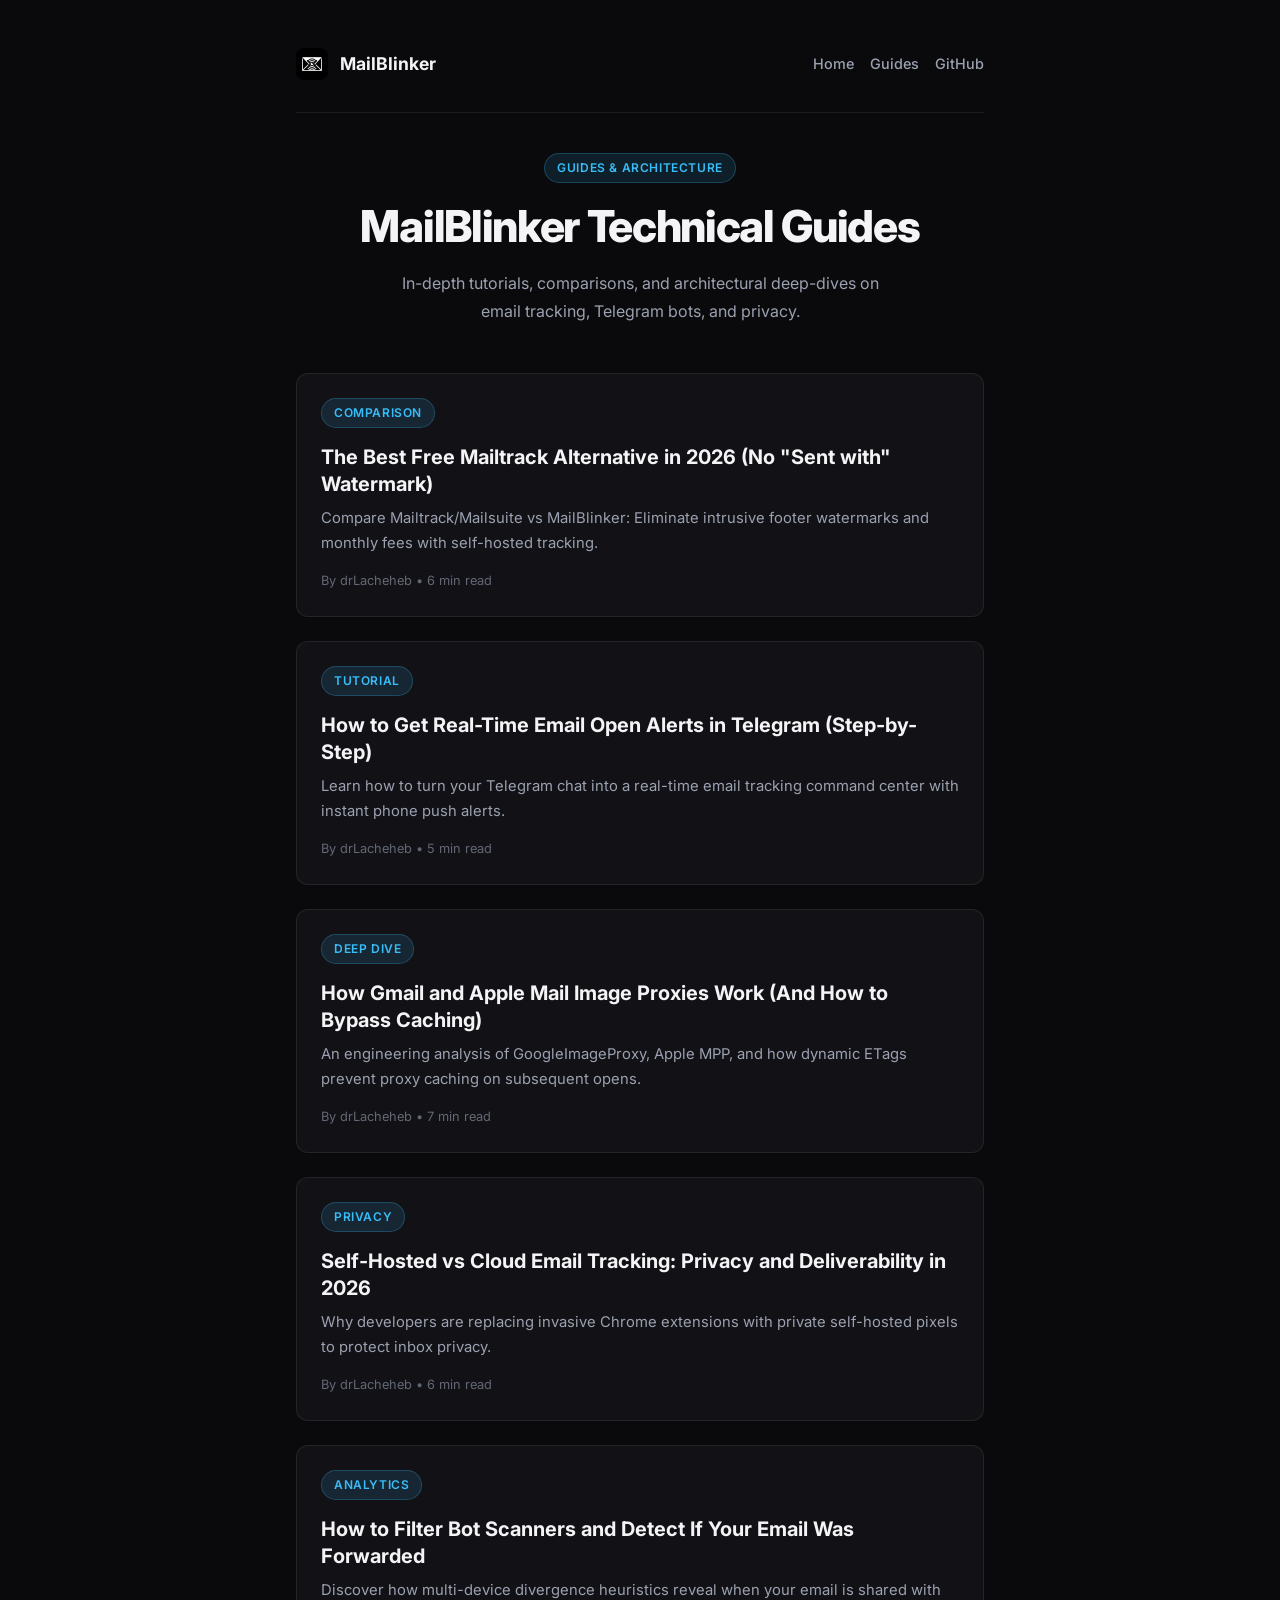
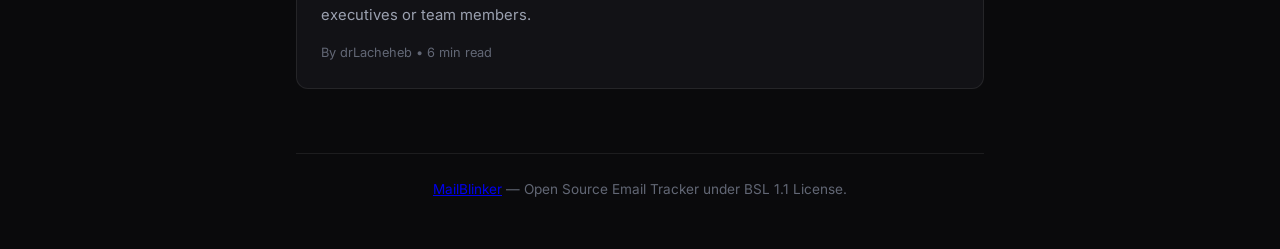
==== docs/blog/index.html @ 1ad5c074 "docs(blog): add 5 pillar technical SEO guides with Schema.org markup and sitemap" ====
<!DOCTYPE html>
<html lang="en" prefix="og: https://ogp.me/ns#">

<head>
  <meta charset="UTF-8">
  <meta name="viewport" content="width=device-width, initial-scale=1.0">

  <!-- Primary Meta Tags -->
  <title>Email Tracking, Privacy & Deliverability Guides — MailBlinker Blog</title>
  <meta name="title" content="Email Tracking, Privacy & Deliverability Guides — MailBlinker Blog">
  <meta name="description"
    content="In-depth tutorials, technical deep dives, and comparisons on email tracking pixels, Telegram open alerts, Gmail image proxy caching, and self-hosted infrastructure.">
  <meta name="keywords"
    content="email tracking blog, mailtrack alternative guides, telegram email alerts tutorial, email pixel caching, self hosted email tracking, mailblinker blog">
  <meta name="author" content="drLacheheb">
  <meta name="robots" content="index, follow, max-image-preview:large, max-snippet:-1, max-video-preview:-1">
  <link rel="canonical" href="https://drLacheheb.github.io/MailBlinker/blog/">

  <!-- Favicons -->
  <link rel="icon" type="image/png" href="../assets/logo.png">
  <link rel="apple-touch-icon" href="../assets/logo.png">

  <!-- Open Graph -->
  <meta property="og:type" content="website">
  <meta property="og:url" content="https://drLacheheb.github.io/MailBlinker/blog/">
  <meta property="og:title" content="Email Tracking, Privacy & Deliverability Guides — MailBlinker Blog">
  <meta property="og:description"
    content="Technical guides on email tracking, Telegram notifications, and proxy bypass architectures.">
  <meta property="og:image" content="https://drLacheheb.github.io/MailBlinker/assets/logo.png">
  <meta property="og:site_name" content="MailBlinker">

  <!-- Twitter Card -->
  <meta name="twitter:card" content="summary_large_image">
  <meta name="twitter:url" content="https://drLacheheb.github.io/MailBlinker/blog/">
  <meta name="twitter:title" content="Email Tracking Guides — MailBlinker Blog">
  <meta name="twitter:description"
    content="In-depth tutorials on email tracking, Telegram open alerts, and anti-cache defense.">
  <meta name="twitter:image" content="https://drLacheheb.github.io/MailBlinker/assets/logo.png">

  <!-- Schema.org JSON-LD Structured Data -->
  <script type="application/ld+json">
  {
    "@context": "https://schema.org",
    "@type": "CollectionPage",
    "@id": "https://drLacheheb.github.io/MailBlinker/blog/#hub",
    "name": "MailBlinker Guides & Blog",
    "description": "Technical resources on self-hosted email tracking, Telegram open alerts, and email telemetry.",
    "url": "https://drLacheheb.github.io/MailBlinker/blog/",
    "publisher": {
      "@type": "Organization",
      "name": "MailBlinker",
      "logo": {
        "@type": "ImageObject",
        "url": "https://drLacheheb.github.io/MailBlinker/assets/logo.png"
      }
    }
  }
  </script>

  <!-- Typography & Styles -->
  <link rel="preconnect" href="https://fonts.googleapis.com">
  <link rel="preconnect" href="https://fonts.gstatic.com" crossorigin>
  <link
    href="https://fonts.googleapis.com/css2?family=Inter:wght@400;500;600;700;800&family=JetBrains+Mono:wght@400;500;600&display=swap"
    rel="stylesheet">
  <link rel="stylesheet" href="style.css">
</head>

<body>

  <div class="blog-wrapper">
    <nav class="blog-nav">
      <a href="../" class="nav-brand">
        <img src="../assets/logo.png" alt="MailBlinker Logo" class="nav-logo" width="32" height="32">
        <span>MailBlinker</span>
      </a>
      <div class="nav-links">
        <a href="../" class="nav-link">Home</a>
        <a href="./" class="nav-link">Guides</a>
        <a href="https://github.com/drLacheheb/MailBlinker" class="nav-link" target="_blank" rel="noopener">GitHub</a>
      </div>
    </nav>

    <main>
      <header class="article-header" style="text-align: center;">
        <span class="badge">Guides & Architecture</span>
        <h1 class="article-title">MailBlinker Technical Guides</h1>
        <p style="color: var(--text-secondary); max-width: 30rem; margin: 0 auto;">
          In-depth tutorials, comparisons, and architectural deep-dives on email tracking, Telegram bots, and privacy.
        </p>
      </header>

      <div class="posts-grid">
        <a href="mailtrack-alternative.html" class="post-card">
          <span class="badge">Comparison</span>
          <h2 class="post-card-title">The Best Free Mailtrack Alternative in 2026 (No "Sent with" Watermark)</h2>
          <p class="post-card-desc">
            Compare Mailtrack/Mailsuite vs MailBlinker: Eliminate intrusive footer watermarks and monthly fees with self-hosted tracking.
          </p>
          <div class="post-card-meta">By drLacheheb • 6 min read</div>
        </a>

        <a href="telegram-email-tracker.html" class="post-card">
          <span class="badge">Tutorial</span>
          <h2 class="post-card-title">How to Get Real-Time Email Open Alerts in Telegram (Step-by-Step)</h2>
          <p class="post-card-desc">
            Learn how to turn your Telegram chat into a real-time email tracking command center with instant phone push alerts.
          </p>
          <div class="post-card-meta">By drLacheheb • 5 min read</div>
        </a>

        <a href="gmail-image-proxy-caching.html" class="post-card">
          <span class="badge">Deep Dive</span>
          <h2 class="post-card-title">How Gmail and Apple Mail Image Proxies Work (And How to Bypass Caching)</h2>
          <p class="post-card-desc">
            An engineering analysis of GoogleImageProxy, Apple MPP, and how dynamic ETags prevent proxy caching on subsequent opens.
          </p>
          <div class="post-card-meta">By drLacheheb • 7 min read</div>
        </a>

        <a href="self-hosted-email-tracking.html" class="post-card">
          <span class="badge">Privacy</span>
          <h2 class="post-card-title">Self-Hosted vs Cloud Email Tracking: Privacy and Deliverability in 2026</h2>
          <p class="post-card-desc">
            Why developers are replacing invasive Chrome extensions with private self-hosted pixels to protect inbox privacy.
          </p>
          <div class="post-card-meta">By drLacheheb • 6 min read</div>
        </a>

        <a href="detect-email-forwarding-bots.html" class="post-card">
          <span class="badge">Analytics</span>
          <h2 class="post-card-title">How to Filter Bot Scanners and Detect If Your Email Was Forwarded</h2>
          <p class="post-card-desc">
            Discover how multi-device divergence heuristics reveal when your email is shared with executives or team members.
          </p>
          <div class="post-card-meta">By drLacheheb • 6 min read</div>
        </a>
      </div>
    </main>

    <footer>
      <p><a href="../">MailBlinker</a> — Open Source Email Tracker under BSL 1.1 License.</p>
    </footer>
  </div>

</body>

</html>
---- docs/blog/style.css ----
:root {
  --bg-primary: #0a0a0c;
  --bg-card: #121216;
  --bg-card-elevated: #18181f;
  --border-color: rgba(255, 255, 255, 0.08);
  --border-hover: rgba(255, 255, 255, 0.22);
  --text-primary: #f4f4f6;
  --text-secondary: #9ba1b0;
  --text-muted: #626775;
  --tg-blue: #2481cc;
  --tg-blue-hover: #1c68a6;
  --accent-cyan: #38bdf8;
  --accent-green: #34d399;
  --font-main: "Inter", -apple-system, BlinkMacSystemFont, "Segoe UI", Roboto, sans-serif;
  --font-code: "JetBrains Mono", monospace;
}

*,
*::before,
*::after {
  box-sizing: border-box;
  margin: 0;
  padding: 0;
}

html {
  font-size: 100%;
  -webkit-text-size-adjust: 100%;
  scroll-behavior: smooth;
}

body {
  background-color: var(--bg-primary);
  color: var(--text-primary);
  font-family: var(--font-main);
  line-height: 1.7;
  -webkit-font-smoothing: antialiased;
  min-height: 100dvh;
  display: flex;
  flex-direction: column;
  align-items: center;
  overflow-x: hidden;
  width: 100%;
}

.blog-wrapper {
  max-width: min(92vw, 46rem);
  width: 100%;
  padding: clamp(1.5rem, 4vw, 3rem) clamp(1rem, 3.5vw, 1.5rem);
  margin: 0 auto;
}

/* Navigation Header */
.blog-nav {
  display: flex;
  justify-content: space-between;
  align-items: center;
  padding-bottom: clamp(1.25rem, 3vw, 2rem);
  margin-bottom: clamp(1.5rem, 4vw, 2.5rem);
  border-bottom: 1px solid var(--border-color);
  width: 100%;
}

.nav-brand {
  display: flex;
  align-items: center;
  gap: 0.75rem;
  color: var(--text-primary);
  text-decoration: none;
  font-weight: 700;
  font-size: 1.1rem;
}

.nav-logo {
  width: 2rem;
  height: 2rem;
  border-radius: 0.5rem;
  object-fit: contain;
}

.nav-links {
  display: flex;
  gap: 1rem;
}

.nav-link {
  color: var(--text-secondary);
  text-decoration: none;
  font-size: 0.9rem;
  font-weight: 500;
  transition: color 0.2s;
}

.nav-link:hover {
  color: var(--text-primary);
}

/* Article Header */
.article-header {
  margin-bottom: clamp(2rem, 5vw, 3rem);
}

.badge {
  display: inline-block;
  padding: 0.25rem 0.75rem;
  background-color: rgba(56, 189, 248, 0.12);
  color: var(--accent-cyan);
  border: 1px solid rgba(56, 189, 248, 0.25);
  border-radius: 9999px;
  font-size: 0.75rem;
  font-weight: 600;
  text-transform: uppercase;
  letter-spacing: 0.05em;
  margin-bottom: 1rem;
}

.article-title {
  font-size: clamp(1.85rem, 5vw, 2.75rem);
  font-weight: 800;
  letter-spacing: -0.03em;
  line-height: 1.25;
  margin-bottom: 1rem;
  text-wrap: balance;
}

.article-meta {
  display: flex;
  gap: 1.25rem;
  color: var(--text-muted);
  font-size: 0.85rem;
  flex-wrap: wrap;
}

/* Article Content Typography */
.article-content h2 {
  font-size: clamp(1.4rem, 3.5vw, 1.85rem);
  font-weight: 700;
  margin-top: clamp(2rem, 4.5vw, 2.75rem);
  margin-bottom: 0.85rem;
  letter-spacing: -0.02em;
  color: var(--text-primary);
  border-bottom: 1px solid var(--border-color);
  padding-bottom: 0.4rem;
}

.article-content h3 {
  font-size: clamp(1.15rem, 2.8vw, 1.4rem);
  font-weight: 600;
  margin-top: 1.75rem;
  margin-bottom: 0.65rem;
  color: var(--text-primary);
}

.article-content p {
  color: var(--text-secondary);
  font-size: clamp(0.95rem, 2.2vw, 1.05rem);
  margin-bottom: 1.35rem;
  line-height: 1.75;
}

.article-content ul,
.article-content ol {
  margin: 0 0 1.5rem 1.5rem;
  color: var(--text-secondary);
}

.article-content li {
  margin-bottom: 0.5rem;
  line-height: 1.7;
}

.article-content strong {
  color: var(--text-primary);
  font-weight: 600;
}

.article-content a {
  color: var(--accent-cyan);
  text-decoration: underline;
  text-underline-offset: 3px;
}

.article-content a:hover {
  color: #7dd3fc;
}

/* Callout & Code Blocks */
.callout {
  background-color: var(--bg-card);
  border: 1px solid var(--border-color);
  border-left: 4px solid var(--accent-cyan);
  border-radius: 0.5rem;
  padding: 1.25rem 1.5rem;
  margin: 1.75rem 0;
}

.callout-title {
  font-weight: 700;
  color: var(--text-primary);
  margin-bottom: 0.35rem;
}

pre {
  background-color: var(--bg-card);
  border: 1px solid var(--border-color);
  border-radius: 0.625rem;
  padding: 1.25rem;
  overflow-x: auto;
  margin: 1.5rem 0;
}

code {
  font-family: var(--font-code);
  font-size: 0.9em;
  color: #e2e8f0;
}

:not(pre) > code {
  background-color: rgba(255, 255, 255, 0.08);
  padding: 0.15rem 0.4rem;
  border-radius: 0.25rem;
}

/* Comparison Table */
.table-responsive {
  width: 100%;
  overflow-x: auto;
  margin: 1.75rem 0;
}

table {
  width: 100%;
  border-collapse: collapse;
  text-align: left;
  font-size: 0.925rem;
}

th, td {
  padding: 0.85rem 1rem;
  border: 1px solid var(--border-color);
}

th {
  background-color: var(--bg-card-elevated);
  color: var(--text-primary);
  font-weight: 600;
}

td {
  background-color: var(--bg-card);
  color: var(--text-secondary);
}

/* FAQ Box */
.faq-box {
  background-color: var(--bg-card);
  border: 1px solid var(--border-color);
  border-radius: 0.625rem;
  padding: 1.25rem 1.5rem;
  margin-bottom: 1rem;
}

.faq-q {
  font-weight: 700;
  color: var(--text-primary);
  margin-bottom: 0.5rem;
  font-size: 1.05rem;
}

.faq-a {
  color: var(--text-secondary);
  font-size: 0.95rem;
}

/* Article CTA Box */
.article-cta {
  background: linear-gradient(145deg, #121218, #1a1a24);
  border: 1px solid var(--border-color);
  border-radius: 0.875rem;
  padding: clamp(1.75rem, 5vw, 2.5rem);
  text-align: center;
  margin-top: clamp(2.5rem, 6vw, 3.5rem);
  box-shadow: 0 0.5rem 2rem rgba(0, 0, 0, 0.4);
}

.article-cta h3 {
  font-size: clamp(1.3rem, 3.5vw, 1.75rem);
  margin-bottom: 0.75rem;
}

.article-cta p {
  color: var(--text-secondary);
  max-width: 32rem;
  margin: 0 auto 1.5rem;
}

.cta-buttons {
  display: flex;
  gap: 1rem;
  justify-content: center;
  flex-wrap: wrap;
}

.btn {
  display: inline-flex;
  align-items: center;
  gap: 0.5rem;
  padding: 0.75rem 1.5rem;
  border-radius: 0.5rem;
  font-weight: 600;
  text-decoration: none !important;
  font-size: 0.95rem;
  transition: transform 0.2s, background-color 0.2s;
}

.btn-primary {
  background-color: var(--tg-blue);
  color: #fff;
}

.btn-primary:hover {
  background-color: var(--tg-blue-hover);
  transform: translateY(-2px);
}

.btn-secondary {
  background-color: var(--bg-card);
  color: var(--text-primary);
  border: 1px solid var(--border-color);
}

.btn-secondary:hover {
  border-color: var(--border-hover);
  background-color: #20202a;
  transform: translateY(-2px);
}

/* Blog Hub Index Cards */
.posts-grid {
  display: grid;
  gap: 1.5rem;
  margin-top: 2rem;
}

.post-card {
  background-color: var(--bg-card);
  border: 1px solid var(--border-color);
  border-radius: 0.75rem;
  padding: 1.5rem;
  text-decoration: none !important;
  color: inherit;
  transition: border-color 0.2s, transform 0.2s;
  display: block;
}

.post-card:hover {
  border-color: var(--border-hover);
  transform: translateY(-3px);
}

.post-card-title {
  font-size: 1.25rem;
  font-weight: 700;
  color: var(--text-primary);
  margin-bottom: 0.5rem;
  line-height: 1.35;
}

.post-card-desc {
  color: var(--text-secondary);
  font-size: 0.925rem;
  margin-bottom: 0.85rem;
}

.post-card-meta {
  color: var(--text-muted);
  font-size: 0.8rem;
}

/* Footer */
footer {
  margin-top: clamp(2.5rem, 6vw, 4rem);
  text-align: center;
  color: var(--text-muted);
  font-size: 0.85rem;
  padding-top: 1.5rem;
  border-top: 1px solid var(--border-color);
}
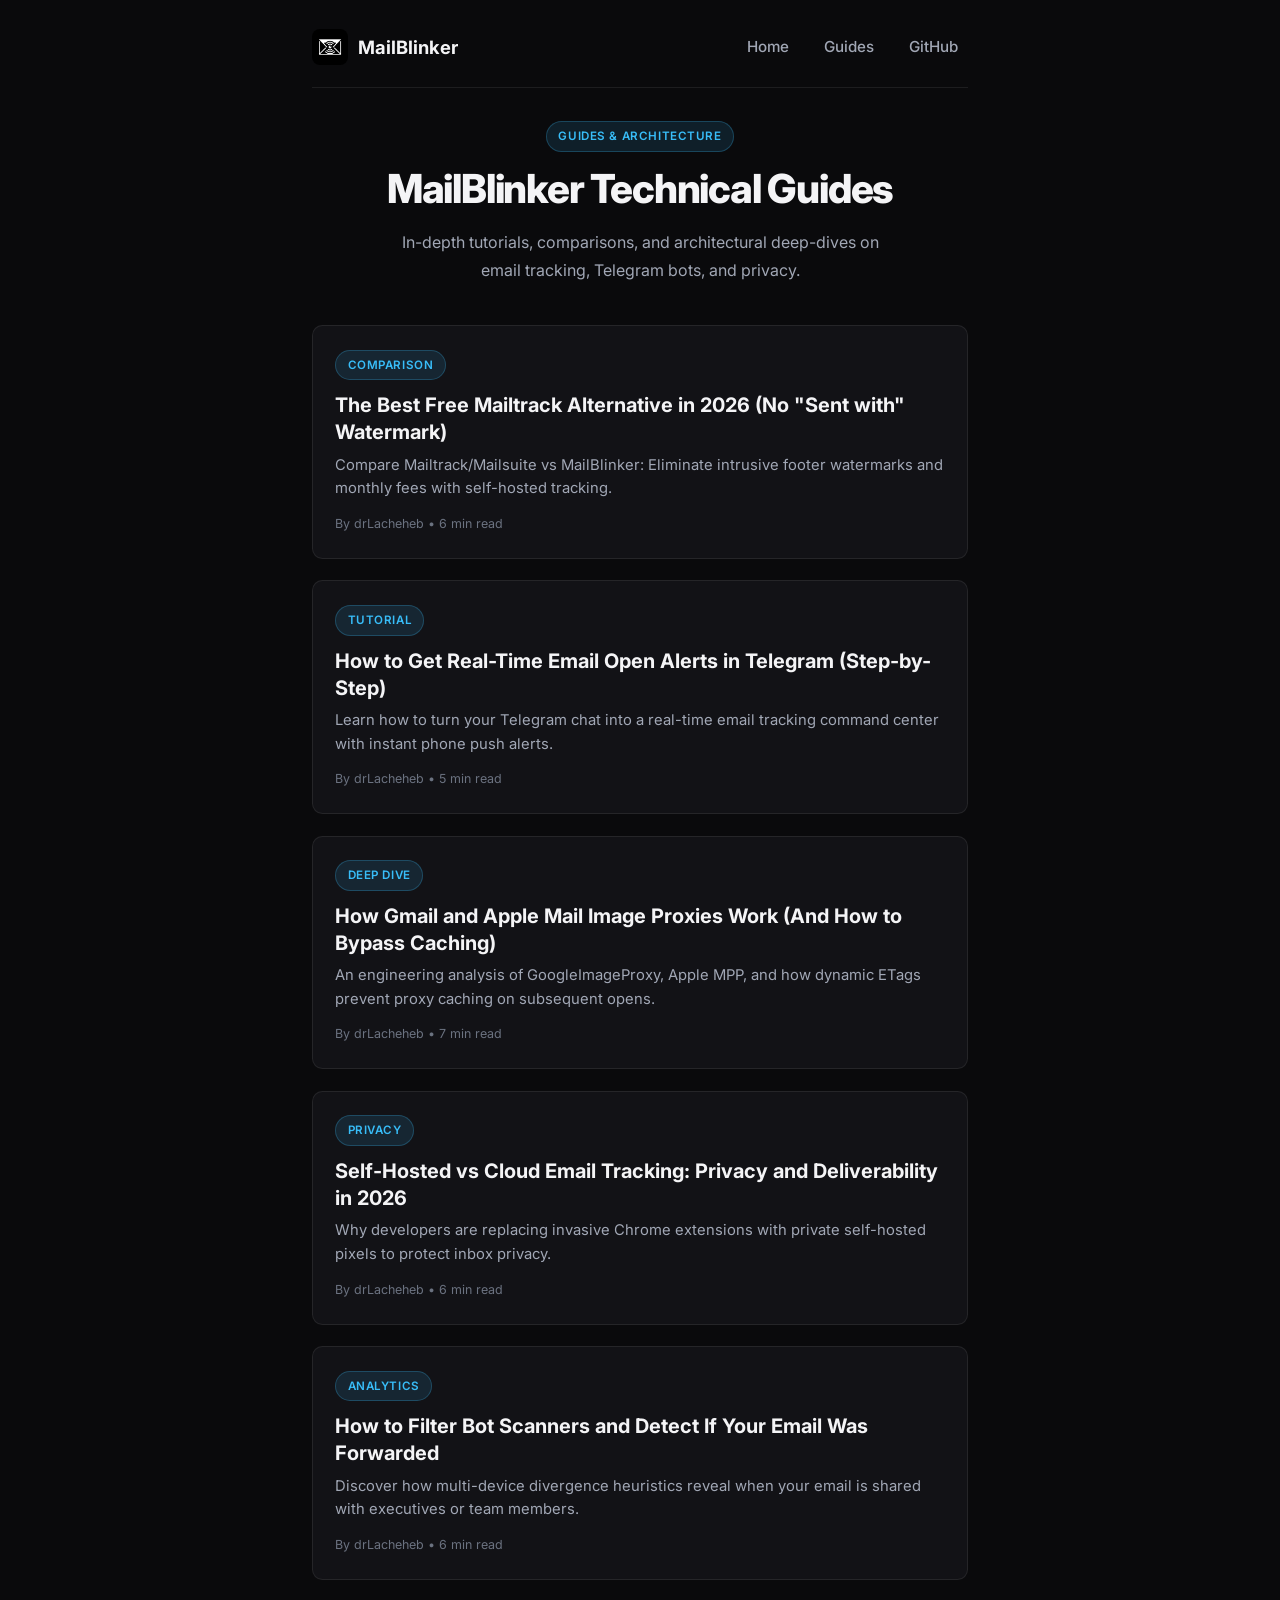
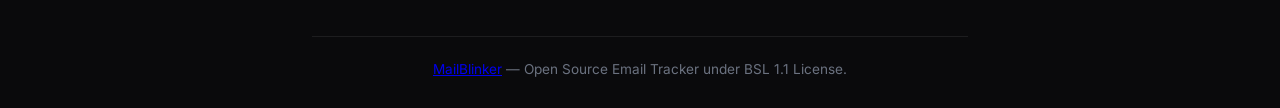
==== commit 1bf216f7: "fix(docs): ensure explicit index.html targets for all guide navigation links" ====
--- a/docs/blog/index.html
+++ b/docs/blog/index.html
@@ -70,13 +70,13 @@
 
   <div class="blog-wrapper">
     <nav class="blog-nav">
-      <a href="../" class="nav-brand">
+      <a href="../index.html" class="nav-brand">
         <img src="../assets/logo.png" alt="MailBlinker Logo" class="nav-logo" width="32" height="32">
         <span>MailBlinker</span>
       </a>
       <div class="nav-links">
-        <a href="../" class="nav-link">Home</a>
-        <a href="./" class="nav-link">Guides</a>
+        <a href="../index.html" class="nav-link">Home</a>
+        <a href="index.html" class="nav-link">Guides</a>
         <a href="https://github.com/drLacheheb/MailBlinker" class="nav-link" target="_blank" rel="noopener">GitHub</a>
       </div>
     </nav>
@@ -139,7 +139,7 @@
     </main>
 
     <footer>
-      <p><a href="../">MailBlinker</a> — Open Source Email Tracker under BSL 1.1 License.</p>
+      <p><a href="../index.html">MailBlinker</a> — Open Source Email Tracker under BSL 1.1 License.</p>
     </footer>
   </div>
 
--- a/docs/blog/style.css
+++ b/docs/blog/style.css
@@ -5,8 +5,8 @@
   --border-color: rgba(255, 255, 255, 0.08);
   --border-hover: rgba(255, 255, 255, 0.22);
   --text-primary: #f4f4f6;
-  --text-secondary: #9ba1b0;
-  --text-muted: #626775;
+  --text-secondary: #a1a7b5;
+  --text-muted: #6b7280;
   --tg-blue: #2481cc;
   --tg-blue-hover: #1c68a6;
   --accent-cyan: #38bdf8;
@@ -33,9 +33,10 @@
   background-color: var(--bg-primary);
   color: var(--text-primary);
   font-family: var(--font-main);
-  line-height: 1.7;
+  line-height: 1.8;
   -webkit-font-smoothing: antialiased;
   min-height: 100dvh;
+  min-height: 100vh;
   display: flex;
   flex-direction: column;
   align-items: center;
@@ -44,9 +45,9 @@
 }
 
 .blog-wrapper {
-  max-width: min(92vw, 46rem);
-  width: 100%;
-  padding: clamp(1.5rem, 4vw, 3rem) clamp(1rem, 3.5vw, 1.5rem);
+  max-width: min(94vw, 44rem);
+  width: 100%;
+  padding: clamp(1rem, 3dvh, 2.5rem) clamp(0.75rem, 3.5vw, 1.5rem);
   margin: 0 auto;
 }
 
@@ -55,118 +56,156 @@
   display: flex;
   justify-content: space-between;
   align-items: center;
-  padding-bottom: clamp(1.25rem, 3vw, 2rem);
-  margin-bottom: clamp(1.5rem, 4vw, 2.5rem);
+  padding-bottom: clamp(0.75rem, 2.5vw, 1.25rem);
+  margin-bottom: clamp(1.25rem, 3vw, 2rem);
   border-bottom: 1px solid var(--border-color);
   width: 100%;
+  gap: 0.5rem;
 }
 
 .nav-brand {
   display: flex;
   align-items: center;
-  gap: 0.75rem;
+  gap: 0.6rem;
   color: var(--text-primary);
   text-decoration: none;
   font-weight: 700;
-  font-size: 1.1rem;
+  font-size: clamp(1rem, 3.5vw, 1.15rem);
 }
 
 .nav-logo {
-  width: 2rem;
-  height: 2rem;
+  width: clamp(1.75rem, 5vw, 2.25rem);
+  height: clamp(1.75rem, 5vw, 2.25rem);
   border-radius: 0.5rem;
   object-fit: contain;
 }
 
 .nav-links {
   display: flex;
-  gap: 1rem;
+  gap: clamp(0.5rem, 2vw, 1rem);
+  align-items: center;
 }
 
 .nav-link {
   color: var(--text-secondary);
   text-decoration: none;
-  font-size: 0.9rem;
+  font-size: clamp(0.85rem, 2.5vw, 0.95rem);
   font-weight: 500;
+  padding: 0.4rem 0.6rem;
+  border-radius: 0.375rem;
+  transition: color 0.2s, background-color 0.2s;
+  min-height: 2.5rem;
+  display: inline-flex;
+  align-items: center;
+}
+
+.nav-link:hover {
+  color: var(--text-primary);
+  background-color: rgba(255, 255, 255, 0.06);
+}
+
+/* Breadcrumb / Back Link */
+.back-link {
+  display: inline-flex;
+  align-items: center;
+  gap: 0.35rem;
+  color: var(--text-secondary);
+  text-decoration: none;
+  font-size: 0.85rem;
+  font-weight: 500;
+  margin-bottom: 1.25rem;
   transition: color 0.2s;
-}
-
-.nav-link:hover {
-  color: var(--text-primary);
+  padding: 0.35rem 0.65rem;
+  background-color: rgba(255, 255, 255, 0.04);
+  border: 1px solid var(--border-color);
+  border-radius: 0.375rem;
+}
+
+.back-link:hover {
+  color: var(--accent-cyan);
+  border-color: rgba(56, 189, 248, 0.3);
 }
 
 /* Article Header */
 .article-header {
-  margin-bottom: clamp(2rem, 5vw, 3rem);
+  margin-bottom: clamp(1.5rem, 4vw, 2.5rem);
 }
 
 .badge {
   display: inline-block;
-  padding: 0.25rem 0.75rem;
+  padding: 0.25rem 0.7rem;
   background-color: rgba(56, 189, 248, 0.12);
   color: var(--accent-cyan);
   border: 1px solid rgba(56, 189, 248, 0.25);
   border-radius: 9999px;
-  font-size: 0.75rem;
+  font-size: 0.725rem;
   font-weight: 600;
   text-transform: uppercase;
   letter-spacing: 0.05em;
-  margin-bottom: 1rem;
+  margin-bottom: 0.75rem;
 }
 
 .article-title {
-  font-size: clamp(1.85rem, 5vw, 2.75rem);
+  font-size: clamp(1.6rem, 5.8vw, 2.5rem);
   font-weight: 800;
   letter-spacing: -0.03em;
   line-height: 1.25;
-  margin-bottom: 1rem;
+  margin-bottom: 0.85rem;
   text-wrap: balance;
+  word-break: break-word;
 }
 
 .article-meta {
   display: flex;
-  gap: 1.25rem;
+  gap: clamp(0.5rem, 2vw, 1rem);
   color: var(--text-muted);
-  font-size: 0.85rem;
+  font-size: clamp(0.78rem, 2vw, 0.85rem);
   flex-wrap: wrap;
+  align-items: center;
 }
 
 /* Article Content Typography */
 .article-content h2 {
-  font-size: clamp(1.4rem, 3.5vw, 1.85rem);
+  font-size: clamp(1.25rem, 4vw, 1.7rem);
   font-weight: 700;
-  margin-top: clamp(2rem, 4.5vw, 2.75rem);
+  margin-top: clamp(1.75rem, 4.5vw, 2.5rem);
   margin-bottom: 0.85rem;
   letter-spacing: -0.02em;
   color: var(--text-primary);
   border-bottom: 1px solid var(--border-color);
-  padding-bottom: 0.4rem;
+  padding-bottom: 0.35rem;
+  line-height: 1.35;
+  word-break: break-word;
 }
 
 .article-content h3 {
-  font-size: clamp(1.15rem, 2.8vw, 1.4rem);
+  font-size: clamp(1.05rem, 3vw, 1.3rem);
   font-weight: 600;
-  margin-top: 1.75rem;
-  margin-bottom: 0.65rem;
-  color: var(--text-primary);
+  margin-top: 1.5rem;
+  margin-bottom: 0.6rem;
+  color: var(--text-primary);
+  line-height: 1.4;
 }
 
 .article-content p {
   color: var(--text-secondary);
-  font-size: clamp(0.95rem, 2.2vw, 1.05rem);
-  margin-bottom: 1.35rem;
-  line-height: 1.75;
+  font-size: clamp(0.95rem, 2.5vw, 1.05rem);
+  margin-bottom: 1.25rem;
+  line-height: 1.8;
+  word-break: break-word;
 }
 
 .article-content ul,
 .article-content ol {
-  margin: 0 0 1.5rem 1.5rem;
-  color: var(--text-secondary);
+  margin: 0 0 1.35rem 1.15rem;
+  color: var(--text-secondary);
+  padding-left: 0.25rem;
 }
 
 .article-content li {
   margin-bottom: 0.5rem;
   line-height: 1.7;
+  font-size: clamp(0.925rem, 2.3vw, 1.025rem);
 }
 
 .article-content strong {
@@ -178,72 +217,104 @@
   color: var(--accent-cyan);
   text-decoration: underline;
   text-underline-offset: 3px;
+  word-break: break-word;
 }
 
 .article-content a:hover {
   color: #7dd3fc;
 }
 
-/* Callout & Code Blocks */
+/* Callout Box */
 .callout {
   background-color: var(--bg-card);
   border: 1px solid var(--border-color);
   border-left: 4px solid var(--accent-cyan);
   border-radius: 0.5rem;
-  padding: 1.25rem 1.5rem;
-  margin: 1.75rem 0;
+  padding: clamp(0.9rem, 3vw, 1.35rem);
+  margin: 1.5rem 0;
+  word-break: break-word;
+  font-size: clamp(0.9rem, 2.3vw, 0.975rem);
 }
 
 .callout-title {
   font-weight: 700;
   color: var(--text-primary);
   margin-bottom: 0.35rem;
-}
-
+  font-size: clamp(0.95rem, 2.5vw, 1.05rem);
+}
+
+/* Code Blocks */
 pre {
   background-color: var(--bg-card);
   border: 1px solid var(--border-color);
-  border-radius: 0.625rem;
-  padding: 1.25rem;
+  border-radius: 0.5rem;
+  padding: clamp(0.75rem, 2.5vw, 1.15rem);
   overflow-x: auto;
-  margin: 1.5rem 0;
+  -webkit-overflow-scrolling: touch;
+  margin: 1.35rem 0;
+  max-width: 100%;
 }
 
 code {
   font-family: var(--font-code);
-  font-size: 0.9em;
+  font-size: 0.88em;
   color: #e2e8f0;
+}
+
+pre code {
+  word-break: normal;
+  white-space: pre;
+  display: block;
 }
 
 :not(pre) > code {
   background-color: rgba(255, 255, 255, 0.08);
-  padding: 0.15rem 0.4rem;
+  padding: 0.15rem 0.35rem;
   border-radius: 0.25rem;
-}
-
-/* Comparison Table */
+  word-break: break-word;
+}
+
+/* Comparison Table with Mobile Scroll Indicator */
+.table-wrapper {
+  position: relative;
+  margin: 1.5rem 0;
+}
+
+.table-hint {
+  display: none;
+  font-size: 0.75rem;
+  color: var(--text-muted);
+  text-align: right;
+  margin-bottom: 0.35rem;
+}
+
 .table-responsive {
   width: 100%;
   overflow-x: auto;
-  margin: 1.75rem 0;
+  -webkit-overflow-scrolling: touch;
+  border-radius: 0.5rem;
+  border: 1px solid var(--border-color);
 }
 
 table {
   width: 100%;
   border-collapse: collapse;
   text-align: left;
-  font-size: 0.925rem;
+  font-size: clamp(0.8rem, 2.2vw, 0.9rem);
+  min-width: 28rem;
 }
 
 th, td {
-  padding: 0.85rem 1rem;
-  border: 1px solid var(--border-color);
+  padding: clamp(0.6rem, 2vw, 0.8rem) clamp(0.65rem, 2.2vw, 0.95rem);
+  border-bottom: 1px solid var(--border-color);
+  line-height: 1.5;
 }
 
 th {
   background-color: var(--bg-card-elevated);
   color: var(--text-primary);
   font-weight: 600;
+  white-space: nowrap;
 }
 
 td {
@@ -255,62 +326,72 @@
 .faq-box {
   background-color: var(--bg-card);
   border: 1px solid var(--border-color);
-  border-radius: 0.625rem;
-  padding: 1.25rem 1.5rem;
-  margin-bottom: 1rem;
+  border-radius: 0.5rem;
+  padding: clamp(0.9rem, 3vw, 1.35rem);
+  margin-bottom: 0.85rem;
 }
 
 .faq-q {
   font-weight: 700;
   color: var(--text-primary);
-  margin-bottom: 0.5rem;
-  font-size: 1.05rem;
+  margin-bottom: 0.4rem;
+  font-size: clamp(0.925rem, 2.5vw, 1.05rem);
+  line-height: 1.4;
 }
 
 .faq-a {
   color: var(--text-secondary);
-  font-size: 0.95rem;
+  font-size: clamp(0.875rem, 2.3vw, 0.95rem);
+  line-height: 1.7;
 }
 
 /* Article CTA Box */
 .article-cta {
   background: linear-gradient(145deg, #121218, #1a1a24);
   border: 1px solid var(--border-color);
-  border-radius: 0.875rem;
-  padding: clamp(1.75rem, 5vw, 2.5rem);
+  border-radius: 0.75rem;
+  padding: clamp(1.25rem, 4.5vw, 2.25rem);
   text-align: center;
-  margin-top: clamp(2.5rem, 6vw, 3.5rem);
+  margin-top: clamp(2rem, 5vw, 3.25rem);
   box-shadow: 0 0.5rem 2rem rgba(0, 0, 0, 0.4);
+  width: 100%;
 }
 
 .article-cta h3 {
-  font-size: clamp(1.3rem, 3.5vw, 1.75rem);
-  margin-bottom: 0.75rem;
+  font-size: clamp(1.15rem, 3.5vw, 1.65rem);
+  margin-bottom: 0.65rem;
+  line-height: 1.3;
 }
 
 .article-cta p {
   color: var(--text-secondary);
   max-width: 32rem;
-  margin: 0 auto 1.5rem;
+  margin: 0 auto 1.25rem;
+  font-size: clamp(0.875rem, 2.3vw, 0.975rem);
 }
 
 .cta-buttons {
   display: flex;
-  gap: 1rem;
+  gap: clamp(0.65rem, 2vw, 1rem);
   justify-content: center;
+  align-items: stretch;
   flex-wrap: wrap;
+  width: 100%;
 }
 
 .btn {
   display: inline-flex;
   align-items: center;
+  justify-content: center;
   gap: 0.5rem;
-  padding: 0.75rem 1.5rem;
+  padding: clamp(0.75rem, 2vw, 0.85rem) clamp(1.15rem, 3.5vw, 1.65rem);
   border-radius: 0.5rem;
   font-weight: 600;
   text-decoration: none !important;
-  font-size: 0.95rem;
+  font-size: clamp(0.875rem, 2vw, 0.95rem);
   transition: transform 0.2s, background-color 0.2s;
+  min-height: 3rem;
+  cursor: pointer;
 }
 
 .btn-primary {
@@ -338,15 +419,16 @@
 /* Blog Hub Index Cards */
 .posts-grid {
   display: grid;
-  gap: 1.5rem;
-  margin-top: 2rem;
+  gap: clamp(0.85rem, 2.5vw, 1.35rem);
+  margin-top: 1.5rem;
+  width: 100%;
 }
 
 .post-card {
   background-color: var(--bg-card);
   border: 1px solid var(--border-color);
-  border-radius: 0.75rem;
-  padding: 1.5rem;
+  border-radius: 0.65rem;
+  padding: clamp(1rem, 2.8vw, 1.4rem);
   text-decoration: none !important;
   color: inherit;
   transition: border-color 0.2s, transform 0.2s;
@@ -355,34 +437,66 @@
 
 .post-card:hover {
   border-color: var(--border-hover);
-  transform: translateY(-3px);
+  transform: translateY(-2px);
 }
 
 .post-card-title {
-  font-size: 1.25rem;
+  font-size: clamp(1.05rem, 2.8vw, 1.25rem);
   font-weight: 700;
   color: var(--text-primary);
-  margin-bottom: 0.5rem;
+  margin-bottom: 0.45rem;
   line-height: 1.35;
 }
 
 .post-card-desc {
   color: var(--text-secondary);
-  font-size: 0.925rem;
-  margin-bottom: 0.85rem;
+  font-size: clamp(0.85rem, 2.2vw, 0.925rem);
+  margin-bottom: 0.75rem;
+  line-height: 1.6;
 }
 
 .post-card-meta {
   color: var(--text-muted);
-  font-size: 0.8rem;
+  font-size: 0.78rem;
 }
 
 /* Footer */
 footer {
-  margin-top: clamp(2.5rem, 6vw, 4rem);
+  margin-top: clamp(2rem, 5vw, 3.5rem);
   text-align: center;
   color: var(--text-muted);
-  font-size: 0.85rem;
-  padding-top: 1.5rem;
+  font-size: clamp(0.78rem, 2vw, 0.85rem);
+  padding-top: 1.25rem;
   border-top: 1px solid var(--border-color);
-}
+  width: 100%;
+}
+
+/* Dedicated Mobile Breakpoint (< 580px) */
+@media (max-width: 36.25em) {
+  .blog-wrapper {
+    padding-left: 0.75rem;
+    padding-right: 0.75rem;
+  }
+
+  .table-hint {
+    display: block;
+  }
+
+  .cta-buttons {
+    flex-direction: column;
+    width: 100%;
+  }
+
+  .btn {
+    width: 100%;
+  }
+
+  .blog-nav {
+    flex-direction: row;
+    justify-content: space-between;
+  }
+
+  .nav-brand span {
+    font-size: 1rem;
+  }
+}
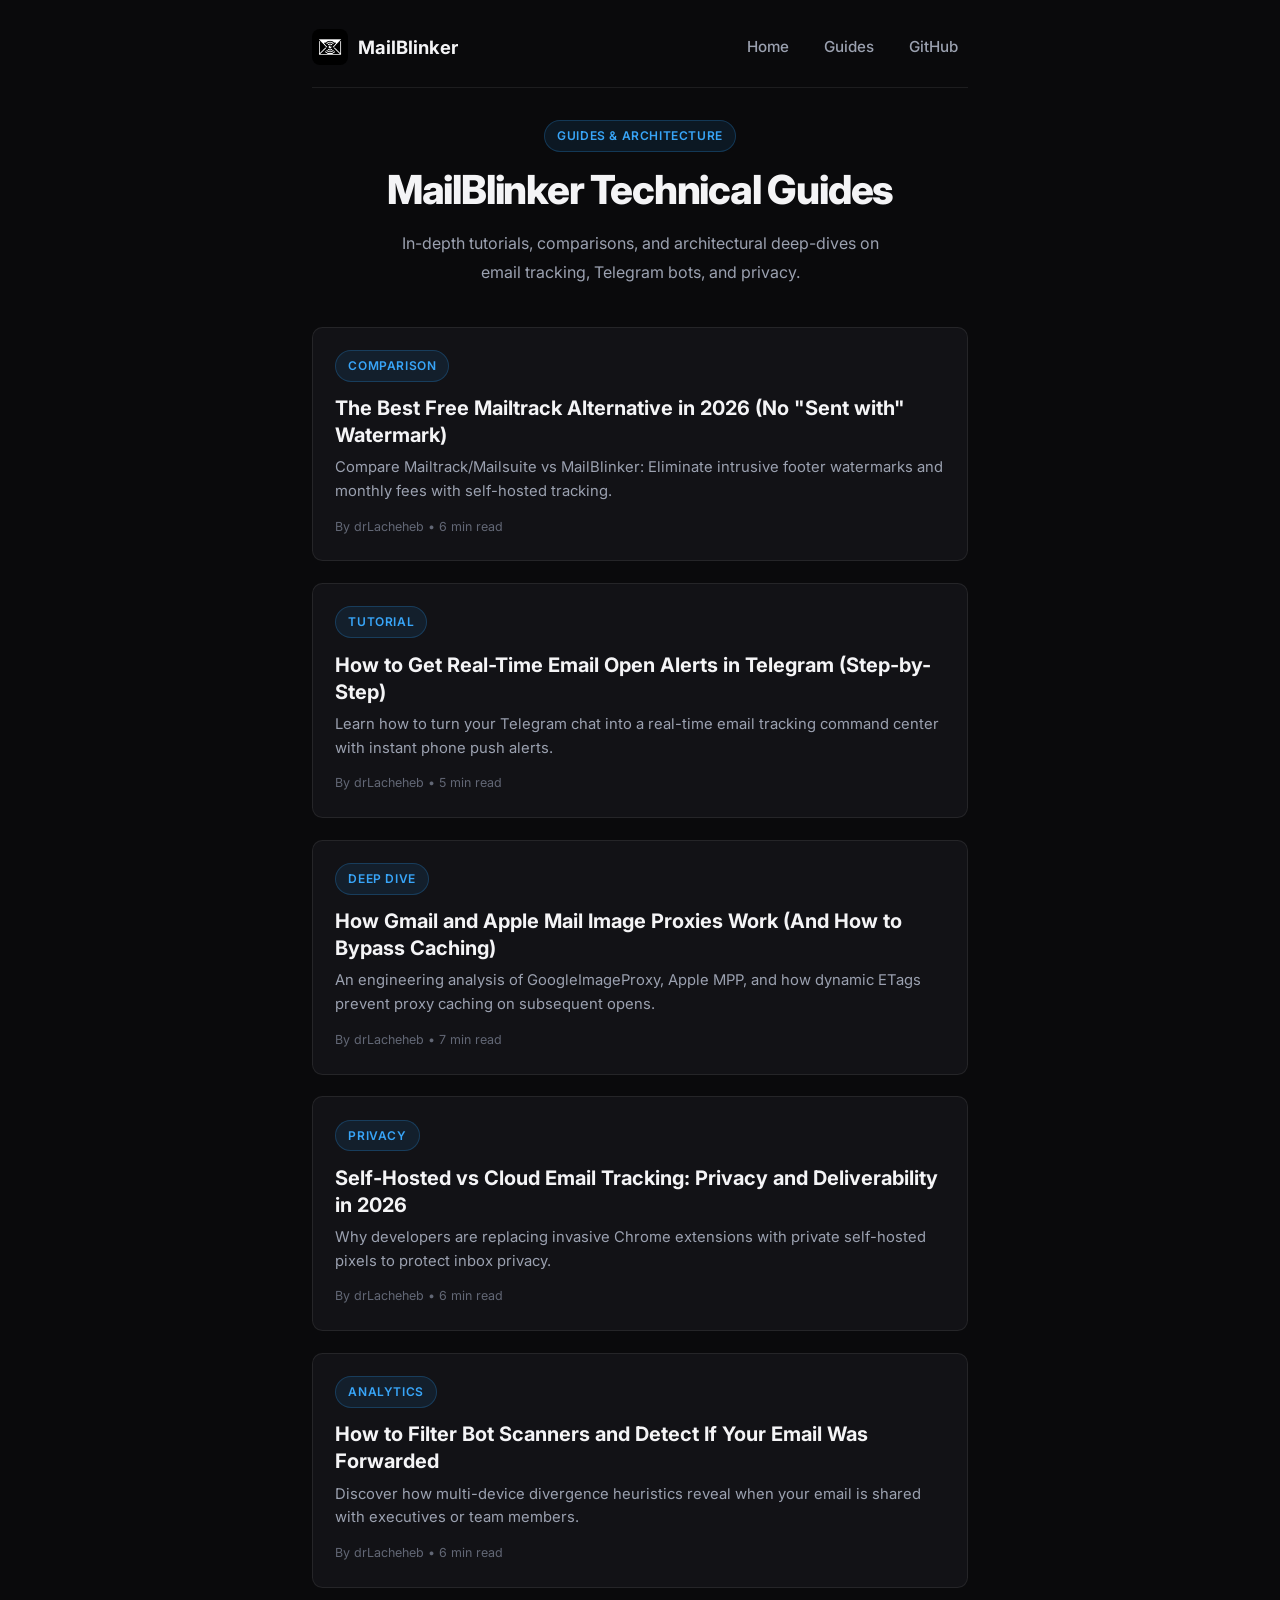
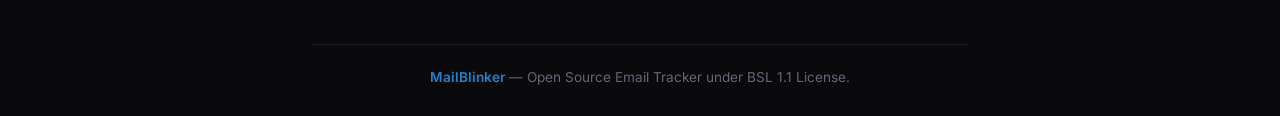
==== commit e58831f4: "docs(urls): enforce clean directory URLs for GitHub Pages" ====
--- a/docs/blog/index.html
+++ b/docs/blog/index.html
@@ -70,13 +70,13 @@
 
   <div class="blog-wrapper">
     <nav class="blog-nav">
-      <a href="../index.html" class="nav-brand">
+      <a href="../" class="nav-brand">
         <img src="../assets/logo.png" alt="MailBlinker Logo" class="nav-logo" width="32" height="32">
         <span>MailBlinker</span>
       </a>
       <div class="nav-links">
-        <a href="../index.html" class="nav-link">Home</a>
-        <a href="index.html" class="nav-link">Guides</a>
+        <a href="../" class="nav-link">Home</a>
+        <a href="./" class="nav-link">Guides</a>
         <a href="https://github.com/drLacheheb/MailBlinker" class="nav-link" target="_blank" rel="noopener">GitHub</a>
       </div>
     </nav>
@@ -139,7 +139,7 @@
     </main>
 
     <footer>
-      <p><a href="../index.html">MailBlinker</a> — Open Source Email Tracker under BSL 1.1 License.</p>
+      <p><a href="../">MailBlinker</a> — Open Source Email Tracker under BSL 1.1 License.</p>
     </footer>
   </div>
 
--- a/docs/blog/style.css
+++ b/docs/blog/style.css
@@ -1,16 +1,14 @@
 :root {
   --bg-primary: #0a0a0c;
   --bg-card: #121216;
-  --bg-card-elevated: #18181f;
   --border-color: rgba(255, 255, 255, 0.08);
   --border-hover: rgba(255, 255, 255, 0.22);
   --text-primary: #f4f4f6;
-  --text-secondary: #a1a7b5;
-  --text-muted: #6b7280;
+  --text-secondary: #9ba1b0;
+  --text-muted: #626775;
   --tg-blue: #2481cc;
   --tg-blue-hover: #1c68a6;
-  --accent-cyan: #38bdf8;
-  --accent-green: #34d399;
+  --tg-blue-light: #38a5f8;
   --font-main: "Inter", -apple-system, BlinkMacSystemFont, "Segoe UI", Roboto, sans-serif;
   --font-code: "JetBrains Mono", monospace;
 }
@@ -93,7 +91,7 @@
   font-weight: 500;
   padding: 0.4rem 0.6rem;
   border-radius: 0.375rem;
-  transition: color 0.2s, background-color 0.2s;
+  transition: color 0.2s ease, background-color 0.2s ease;
   min-height: 2.5rem;
   display: inline-flex;
   align-items: center;
@@ -110,20 +108,20 @@
   align-items: center;
   gap: 0.35rem;
   color: var(--text-secondary);
-  text-decoration: none;
+  text-decoration: none !important;
   font-size: 0.85rem;
   font-weight: 500;
   margin-bottom: 1.25rem;
-  transition: color 0.2s;
+  transition: color 0.2s ease, border-color 0.2s ease;
   padding: 0.35rem 0.65rem;
-  background-color: rgba(255, 255, 255, 0.04);
+  background-color: var(--bg-card);
   border: 1px solid var(--border-color);
   border-radius: 0.375rem;
 }
 
 .back-link:hover {
-  color: var(--accent-cyan);
-  border-color: rgba(56, 189, 248, 0.3);
+  color: var(--text-primary);
+  border-color: var(--border-hover);
 }
 
 /* Article Header */
@@ -133,16 +131,16 @@
 
 .badge {
   display: inline-block;
-  padding: 0.25rem 0.7rem;
-  background-color: rgba(56, 189, 248, 0.12);
-  color: var(--accent-cyan);
-  border: 1px solid rgba(56, 189, 248, 0.25);
+  padding: 0.25rem 0.75rem;
+  background-color: rgba(36, 129, 204, 0.12);
+  color: var(--tg-blue-light);
+  border: 1px solid rgba(36, 129, 204, 0.3);
   border-radius: 9999px;
-  font-size: 0.725rem;
+  font-size: 0.75rem;
   font-weight: 600;
   text-transform: uppercase;
   letter-spacing: 0.05em;
-  margin-bottom: 0.75rem;
+  margin-bottom: 0.85rem;
 }
 
 .article-title {
@@ -213,22 +211,24 @@
   font-weight: 600;
 }
 
-.article-content a {
-  color: var(--accent-cyan);
+/* Specific text link styles (NEVER apply to .btn or .back-link) */
+.article-content a:not(.btn):not(.back-link):not(.nav-brand):not(.nav-link):not(.post-card) {
+  color: var(--tg-blue-light);
   text-decoration: underline;
   text-underline-offset: 3px;
   word-break: break-word;
-}
-
-.article-content a:hover {
-  color: #7dd3fc;
+  transition: color 0.2s ease;
+}
+
+.article-content a:not(.btn):not(.back-link):not(.nav-brand):not(.nav-link):not(.post-card):hover {
+  color: #60b6f9;
 }
 
 /* Callout Box */
 .callout {
   background-color: var(--bg-card);
   border: 1px solid var(--border-color);
-  border-left: 4px solid var(--accent-cyan);
+  border-left: 4px solid var(--tg-blue);
   border-radius: 0.5rem;
   padding: clamp(0.9rem, 3vw, 1.35rem);
   margin: 1.5rem 0;
@@ -311,7 +311,7 @@
 }
 
 th {
-  background-color: var(--bg-card-elevated);
+  background-color: #16161c;
   color: var(--text-primary);
   font-weight: 600;
   white-space: nowrap;
@@ -335,7 +335,7 @@
   font-weight: 700;
   color: var(--text-primary);
   margin-bottom: 0.4rem;
-  font-size: clamp(0.925rem, 2.5vw, 1.05rem);
+  font-size: clamp(0.925rem, 2.4vw, 1.05rem);
   line-height: 1.4;
 }
 
@@ -347,73 +347,113 @@
 
 /* Article CTA Box */
 .article-cta {
-  background: linear-gradient(145deg, #121218, #1a1a24);
-  border: 1px solid var(--border-color);
-  border-radius: 0.75rem;
-  padding: clamp(1.25rem, 4.5vw, 2.25rem);
+  background-color: var(--bg-card);
+  border: 1px solid var(--border-color);
+  border-radius: 1rem;
+  padding: clamp(1.5rem, 5vw, 2.5rem);
   text-align: center;
   margin-top: clamp(2rem, 5vw, 3.25rem);
-  box-shadow: 0 0.5rem 2rem rgba(0, 0, 0, 0.4);
   width: 100%;
 }
 
 .article-cta h3 {
-  font-size: clamp(1.15rem, 3.5vw, 1.65rem);
-  margin-bottom: 0.65rem;
-  line-height: 1.3;
+  font-size: clamp(1.25rem, 4vw, 1.75rem);
+  font-weight: 800;
+  letter-spacing: -0.02em;
+  margin-bottom: 0.75rem;
+  color: var(--text-primary);
 }
 
 .article-cta p {
   color: var(--text-secondary);
   max-width: 32rem;
-  margin: 0 auto 1.25rem;
-  font-size: clamp(0.875rem, 2.3vw, 0.975rem);
+  margin: 0 auto 1.5rem;
+  font-size: clamp(0.9rem, 2.4vw, 1.05rem);
+  line-height: 1.6;
 }
 
 .cta-buttons {
   display: flex;
-  gap: clamp(0.65rem, 2vw, 1rem);
+  gap: clamp(0.75rem, 2.5vw, 1rem);
   justify-content: center;
   align-items: stretch;
   flex-wrap: wrap;
   width: 100%;
 }
 
+/* 100% Identical Buttons with Guaranteed White Font on Primary Button */
 .btn {
-  display: inline-flex;
-  align-items: center;
-  justify-content: center;
-  gap: 0.5rem;
-  padding: clamp(0.75rem, 2vw, 0.85rem) clamp(1.15rem, 3.5vw, 1.65rem);
-  border-radius: 0.5rem;
-  font-weight: 600;
+  display: inline-flex !important;
+  align-items: center !important;
+  justify-content: center !important;
+  gap: 0.625rem !important;
+  padding: clamp(0.75rem, 2vw, 0.9rem) clamp(1.25rem, 3.5vw, 1.75rem) !important;
+  border-radius: 0.625rem !important;
+  font-size: clamp(0.875rem, 2vw, 0.95rem) !important;
+  font-weight: 600 !important;
   text-decoration: none !important;
-  font-size: clamp(0.875rem, 2vw, 0.95rem);
-  transition: transform 0.2s, background-color 0.2s;
-  min-height: 3rem;
-  cursor: pointer;
-}
-
-.btn-primary {
-  background-color: var(--tg-blue);
-  color: #fff;
-}
-
-.btn-primary:hover {
-  background-color: var(--tg-blue-hover);
-  transform: translateY(-2px);
-}
-
-.btn-secondary {
-  background-color: var(--bg-card);
-  color: var(--text-primary);
-  border: 1px solid var(--border-color);
-}
-
-.btn-secondary:hover {
-  border-color: var(--border-hover);
-  background-color: #20202a;
-  transform: translateY(-2px);
+  transition: transform 0.2s ease, background-color 0.2s ease, border-color 0.2s ease !important;
+  min-height: 3rem !important;
+  cursor: pointer !important;
+  flex: 1 1 auto !important;
+  max-width: 100% !important;
+}
+
+.btn svg {
+  width: clamp(1.125rem, 2.5vw, 1.25rem) !important;
+  height: clamp(1.125rem, 2.5vw, 1.25rem) !important;
+  flex-shrink: 0 !important;
+}
+
+.btn-primary,
+a.btn-primary,
+.article-content a.btn-primary,
+.article-content .article-cta a.btn-primary {
+  background-color: var(--tg-blue) !important;
+  color: #ffffff !important;
+  border: 1px solid transparent !important;
+  text-decoration: none !important;
+}
+
+.btn-primary span,
+a.btn-primary span,
+.article-content a.btn-primary span {
+  color: #ffffff !important;
+}
+
+.btn-primary:hover,
+a.btn-primary:hover,
+.article-content a.btn-primary:hover,
+.article-content .article-cta a.btn-primary:hover {
+  background-color: var(--tg-blue-hover) !important;
+  color: #ffffff !important;
+  transform: translateY(-0.125rem) !important;
+}
+
+.btn-secondary,
+a.btn-secondary,
+.article-content a.btn-secondary,
+.article-content .article-cta a.btn-secondary {
+  background-color: var(--bg-card) !important;
+  color: var(--text-primary) !important;
+  border: 1px solid var(--border-color) !important;
+  text-decoration: none !important;
+}
+
+.btn-secondary span,
+a.btn-secondary span,
+.article-content a.btn-secondary span {
+  color: var(--text-primary) !important;
+}
+
+.btn-secondary:hover,
+a.btn-secondary:hover,
+.article-content a.btn-secondary:hover,
+.article-content .article-cta a.btn-secondary:hover {
+  border-color: var(--border-hover) !important;
+  background-color: #1a1a22 !important;
+  color: var(--text-primary) !important;
+  transform: translateY(-0.125rem) !important;
 }
 
 /* Blog Hub Index Cards */
@@ -431,13 +471,13 @@
   padding: clamp(1rem, 2.8vw, 1.4rem);
   text-decoration: none !important;
   color: inherit;
-  transition: border-color 0.2s, transform 0.2s;
+  transition: border-color 0.2s ease, transform 0.2s ease;
   display: block;
 }
 
 .post-card:hover {
   border-color: var(--border-hover);
-  transform: translateY(-2px);
+  transform: translateY(-0.125rem);
 }
 
 .post-card-title {
@@ -471,6 +511,18 @@
   width: 100%;
 }
 
+footer a {
+  color: var(--tg-blue);
+  text-decoration: none;
+  font-weight: 600;
+  transition: color 0.2s ease, text-decoration 0.2s ease;
+}
+
+footer a:hover {
+  color: var(--tg-blue-hover);
+  text-decoration: underline;
+}
+
 /* Dedicated Mobile Breakpoint (< 580px) */
 @media (max-width: 36.25em) {
   .blog-wrapper {
